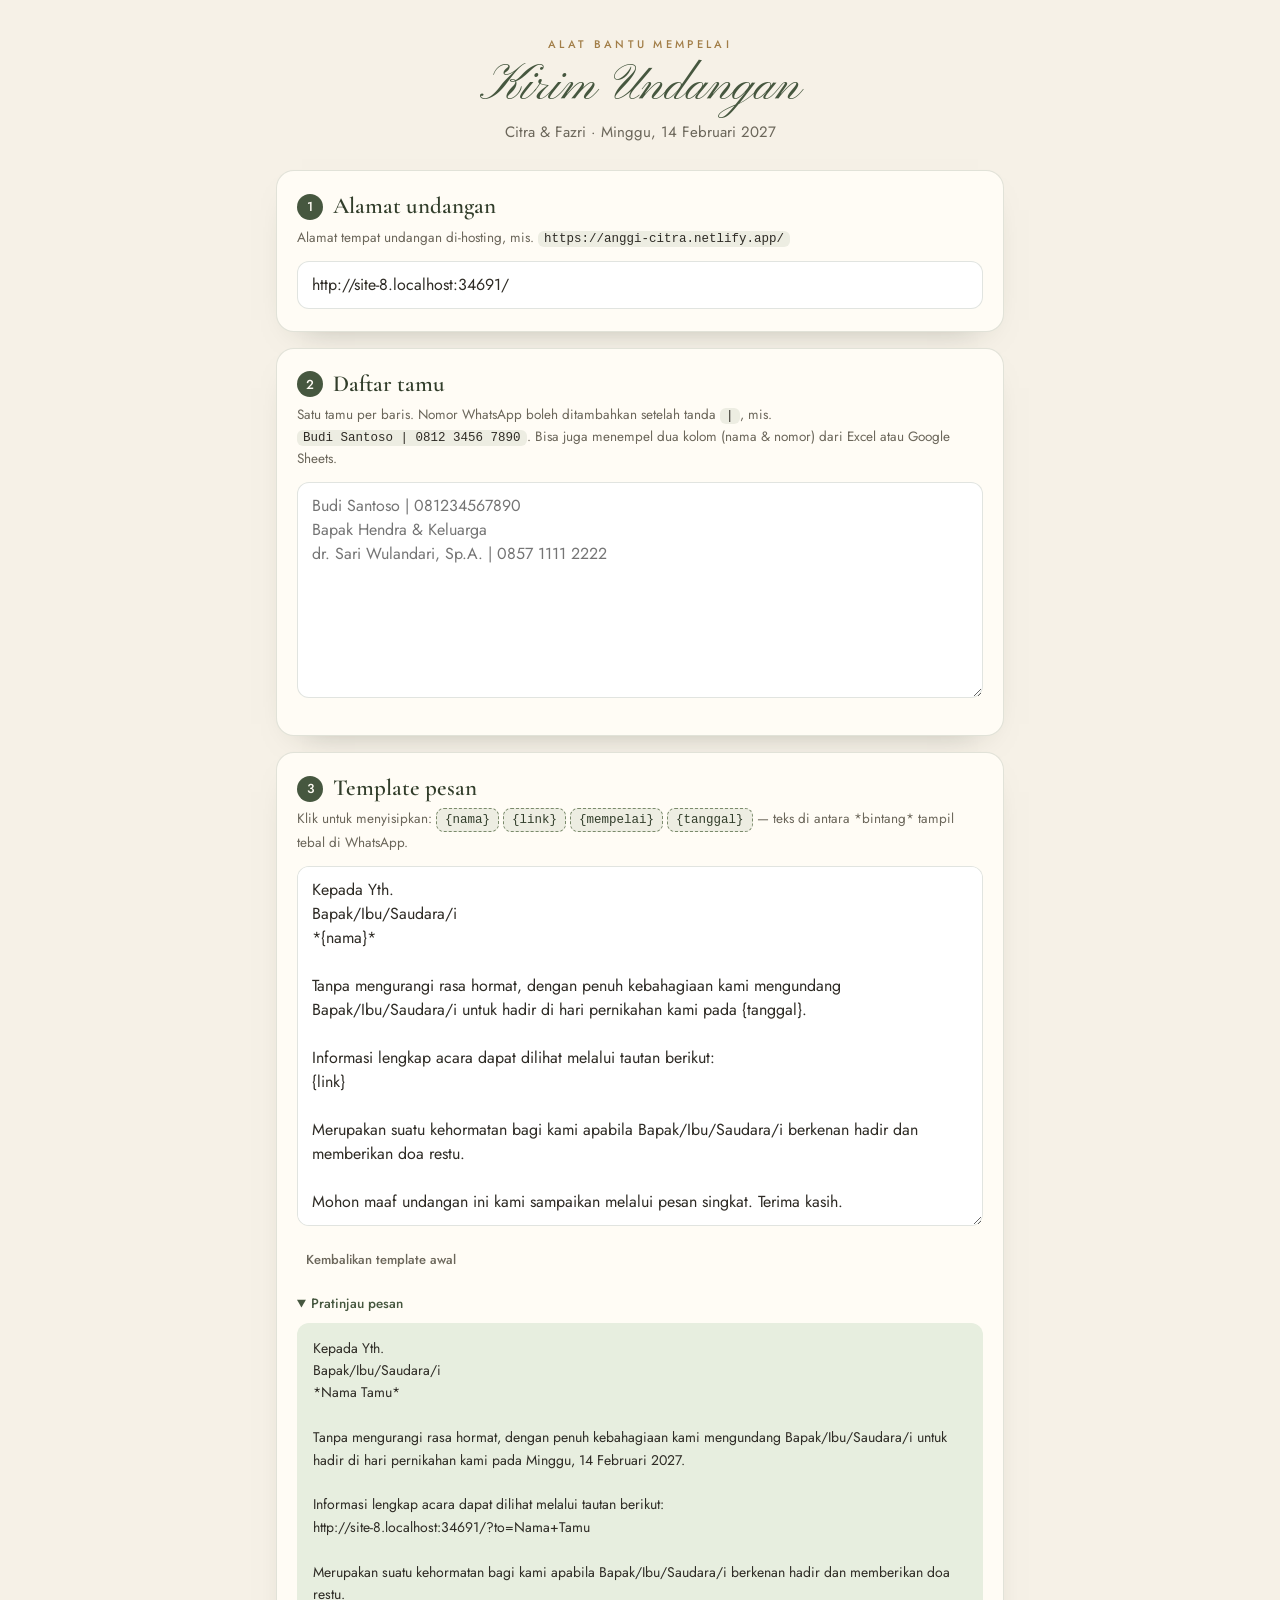
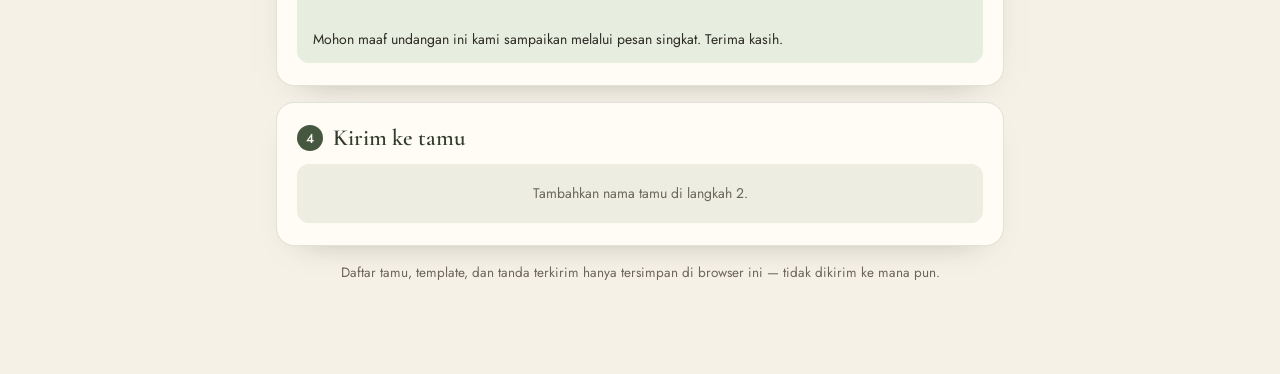
==== kirim.html @ 4b72217c "Undangan Citra & Fazri (tampilan Monokrom 3D)" ====
<!doctype html>
<html lang="id">
<head>
  <meta charset="utf-8">
  <meta name="viewport" content="width=device-width, initial-scale=1">
  <meta name="robots" content="noindex, nofollow">
  <title>Kirim Undangan</title>
  <link rel="preconnect" href="https://fonts.googleapis.com">
  <link rel="preconnect" href="https://fonts.gstatic.com" crossorigin>
  <link rel="stylesheet" href="https://fonts.googleapis.com/css2?family=Cormorant+Garamond:wght@500;600&family=Jost:wght@400;500&family=Pinyon+Script&display=swap">
  <style>
    :root {
      --bg: #F6F1E7;
      --paper: #FFFCF5;
      --tint: #EDEDE2;
      --ink: #2E2B25;
      --muted: #6B665A;
      --sage-900: #252E20;
      --sage-800: #323E2B;
      --sage-700: #46573F;
      --sage-500: #7A8A6B;
      --gold: #A27E48;
      --line: rgba(70, 87, 63, .16);
      --serif: "Cormorant Garamond", "Times New Roman", serif;
      --script: "Pinyon Script", cursive;
      --sans: "Jost", "Segoe UI", system-ui, sans-serif;
    }
    *, *::before, *::after { box-sizing: border-box; }
    [hidden] { display: none !important; }
    body { margin: 0; background: var(--bg); color: var(--ink); font: 400 15px/1.6 var(--sans); font-variant-numeric: lining-nums; }
    :focus-visible { outline: 2px solid var(--gold); outline-offset: 2px; }
    button, input, textarea { font: inherit; color: inherit; }

    .wrap { max-width: 760px; margin: 0 auto; padding: 36px 16px 80px; }
    .top { margin-bottom: 26px; text-align: center; }
    .eyebrow { margin: 0; font-size: 11px; font-weight: 500; letter-spacing: .3em; text-transform: uppercase; color: var(--gold); }
    h1 { margin: 2px 0 0; font-family: var(--script); font-weight: 400; font-size: 50px; line-height: 1.25; color: var(--sage-700); }
    .sub { margin: 2px 0 0; color: var(--muted); }

    .card { margin-bottom: 16px; padding: 22px 20px; background: var(--paper); border: 1px solid var(--line); border-radius: 18px; box-shadow: 0 14px 34px -26px rgba(37, 46, 32, .5); }
    .step { display: flex; align-items: center; gap: 10px; margin: 0 0 6px; font-family: var(--serif); font-size: 23px; font-weight: 600; line-height: 1.2; color: var(--sage-800); }
    .step__num { display: inline-grid; place-items: center; flex: none; width: 26px; height: 26px; border-radius: 50%; background: var(--sage-700); color: var(--paper); font: 500 13px/1 var(--sans); }
    .hint { margin: 0 0 12px; font-size: 13.5px; color: var(--muted); }
    .hint code { padding: 1px 6px; border-radius: 6px; background: var(--tint); font-size: 12.5px; color: var(--ink); white-space: nowrap; }
    .hint--after { margin: 8px 0 0; }

    .input { width: 100%; padding: 11px 14px; border: 1px solid var(--line); border-radius: 12px; background: #fff; font-size: 16px; line-height: 1.5; }
    .input:focus { outline: none; border-color: var(--sage-500); box-shadow: 0 0 0 3px rgba(122, 138, 107, .2); }
    textarea.input { min-height: 170px; resize: vertical; }
    .field-error { margin: 8px 0 0; font-size: 13px; color: #A3442F; }

    .btn { display: inline-flex; align-items: center; justify-content: center; gap: 6px; min-height: 38px; padding: 0 14px; border: 1px solid var(--line); border-radius: 999px; background: #fff; color: var(--sage-800); font-size: 13px; font-weight: 500; text-decoration: none; cursor: pointer; transition: background .2s, border-color .2s, color .2s; }
    .btn:hover { border-color: var(--sage-500); }
    .btn--primary { border-color: var(--sage-700); background: var(--sage-700); color: var(--paper); }
    .btn--primary:hover { background: var(--sage-800); }
    .btn--quiet { border-color: transparent; background: transparent; color: var(--muted); padding: 0 8px; }
    .btn--quiet:hover { color: var(--ink); border-color: transparent; }
    .row { display: flex; flex-wrap: wrap; align-items: center; gap: 8px; }

    .tag { padding: 1px 8px; border: 1px dashed var(--sage-500); border-radius: 8px; background: var(--tint); font-family: ui-monospace, Consolas, monospace; font-size: 12.5px; color: var(--sage-800); cursor: pointer; }
    .tag:hover { background: #fff; }

    details { margin-top: 14px; }
    summary { font-size: 13.5px; font-weight: 500; color: var(--sage-700); cursor: pointer; }
    .preview { margin-top: 8px; max-height: 340px; overflow: auto; padding: 14px 16px; border-radius: 12px; background: #E7EEDF; font-size: 14px; white-space: pre-wrap; overflow-wrap: anywhere; }

    .head { display: flex; flex-wrap: wrap; align-items: center; justify-content: space-between; gap: 10px; margin-bottom: 12px; }
    .head .step { margin: 0; }
    .progress { height: 8px; overflow: hidden; border-radius: 99px; background: var(--tint); }
    .progress__bar { width: 0; height: 100%; border-radius: inherit; background: var(--sage-700); transition: width .3s; }
    .progress-text { margin: 8px 0 14px; font-size: 13px; color: var(--muted); }
    .filters { display: inline-flex; padding: 3px; border-radius: 999px; background: var(--tint); }
    .filters button { padding: 6px 14px; border: 0; border-radius: 999px; background: transparent; font-size: 13px; color: var(--muted); cursor: pointer; }
    .filters button[aria-pressed="true"] { background: #fff; color: var(--sage-800); box-shadow: 0 1px 3px rgba(0, 0, 0, .08); }
    .empty { margin: 4px 0 0; padding: 18px; border-radius: 12px; background: var(--tint); font-size: 14px; text-align: center; color: var(--muted); }

    .guests { margin: 6px 0 0; padding: 0; list-style: none; }
    .guest { display: flex; gap: 12px; padding: 14px 0; border-top: 1px solid var(--line); }
    .guest__check { padding-top: 2px; }
    .guest__check input { width: 20px; height: 20px; margin: 0; accent-color: var(--sage-700); cursor: pointer; }
    .guest__main { flex: 1; min-width: 0; }
    .guest__name { display: flex; flex-wrap: wrap; align-items: baseline; gap: 2px 10px; margin: 0; }
    .guest__name strong { font-weight: 500; overflow-wrap: anywhere; }
    .guest__phone { font-size: 12.5px; color: var(--muted); }
    .guest__phone.is-warn { color: #A3442F; }
    .guest__link { display: block; margin: 2px 0 8px; font-size: 12.5px; color: var(--sage-700); overflow-wrap: anywhere; }
    .guest__actions { display: grid; grid-template-columns: 1fr 1fr; gap: 8px; }
    .guest__actions .btn--primary { grid-column: span 2; }
    @media (min-width: 560px) {
      .guest__actions { display: flex; flex-wrap: wrap; }
    }
    .guest.is-sent .guest__name strong { color: var(--muted); }
    .guest.is-sent .guest__name::after { content: "Terkirim"; padding: 0 8px; border-radius: 99px; background: #E1EAD7; font-size: 11px; line-height: 1.7; color: #3D5A2F; }

    .toast { position: fixed; left: 50%; bottom: 20px; z-index: 10; max-width: calc(100% - 32px); padding: 10px 18px; border-radius: 999px; background: var(--sage-900); color: var(--paper); font-size: 13px; text-align: center; opacity: 0; transform: translate(-50%, 10px); pointer-events: none; transition: opacity .25s, transform .25s; }
    .toast.is-show { opacity: 1; transform: translate(-50%, 0); }

    @media (prefers-reduced-motion: reduce) { * { transition: none !important; } }
  </style>
</head>
<body>
  <div class="wrap">
    <header class="top">
      <p class="eyebrow">Alat bantu mempelai</p>
      <h1>Kirim Undangan</h1>
      <p class="sub" id="coupleInfo"></p>
    </header>

    <section class="card">
      <h2 class="step"><span class="step__num">1</span>Alamat undangan</h2>
      <p class="hint">Alamat tempat undangan di-hosting, mis. <code>https://anggi-citra.netlify.app/</code></p>
      <input class="input" id="baseUrl" type="url" inputmode="url" autocomplete="off" spellcheck="false" placeholder="https://…">
      <p class="field-error" id="baseError" role="alert" hidden></p>
    </section>

    <section class="card">
      <h2 class="step"><span class="step__num">2</span>Daftar tamu</h2>
      <p class="hint">Satu tamu per baris. Nomor WhatsApp boleh ditambahkan setelah tanda <code>|</code>, mis. <code>Budi Santoso | 0812 3456 7890</code>. Bisa juga menempel dua kolom (nama &amp; nomor) dari Excel atau Google Sheets.</p>
      <textarea class="input" id="guests" rows="8" spellcheck="false" placeholder="Budi Santoso | 081234567890&#10;Bapak Hendra &amp; Keluarga&#10;dr. Sari Wulandari, Sp.A. | 0857 1111 2222"></textarea>
      <p class="hint hint--after" id="guestCount"></p>
    </section>

    <section class="card">
      <h2 class="step"><span class="step__num">3</span>Template pesan</h2>
      <p class="hint">
        Klik untuk menyisipkan:
        <button class="tag" type="button" data-insert="{nama}">{nama}</button>
        <button class="tag" type="button" data-insert="{link}">{link}</button>
        <button class="tag" type="button" data-insert="{mempelai}">{mempelai}</button>
        <button class="tag" type="button" data-insert="{tanggal}">{tanggal}</button>
        — teks di antara *bintang* tampil tebal di WhatsApp.
      </p>
      <textarea class="input" id="template" rows="14"></textarea>
      <div class="row" style="margin-top:8px">
        <button class="btn btn--quiet" type="button" id="resetTemplate">Kembalikan template awal</button>
      </div>
      <details open>
        <summary id="previewLabel">Pratinjau pesan</summary>
        <div class="preview" id="preview"></div>
      </details>
    </section>

    <section class="card">
      <div class="head">
        <h2 class="step"><span class="step__num">4</span>Kirim ke tamu</h2>
        <div class="row" id="tools">
          <button class="btn" type="button" id="copyAll">Salin semua link</button>
          <button class="btn" type="button" id="downloadCsv">Unduh CSV</button>
        </div>
      </div>
      <p class="empty" id="emptyState"></p>
      <div id="sendArea">
        <div class="progress"><div class="progress__bar" id="progressBar"></div></div>
        <p class="progress-text" id="progressText"></p>
        <div class="row" style="justify-content:space-between">
          <div class="filters" role="group" aria-label="Saring tamu">
            <button type="button" data-filter="all" aria-pressed="true">Semua</button>
            <button type="button" data-filter="todo" aria-pressed="false">Belum dikirim</button>
            <button type="button" data-filter="sent" aria-pressed="false">Terkirim</button>
          </div>
          <button class="btn btn--quiet" type="button" id="resetSent">Hapus semua tanda terkirim</button>
        </div>
        <ul class="guests" id="guestList"></ul>
      </div>
    </section>

    <p class="hint" style="text-align:center">Daftar tamu, template, dan tanda terkirim hanya tersimpan di browser ini — tidak dikirim ke mana pun.</p>
  </div>

  <div class="toast" id="toast" role="status" aria-live="polite"></div>

  <script src="js/config.js"></script>
  <script>
  (function () {
    'use strict';

    const C = window.UNDANGAN || {};
    const $ = sel => document.querySelector(sel);
    const STORE_KEY = 'undangan-kirim';

    const store = {
      get() { try { return JSON.parse(localStorage.getItem(STORE_KEY)) || {}; } catch (e) { return {}; } },
      set(patch) { try { localStorage.setItem(STORE_KEY, JSON.stringify(Object.assign(store.get(), patch))); } catch (e) { /* abaikan */ } }
    };

    /* ---------- Data dari config.js ---------- */
    const people = C.groom && C.bride ? (C.brideFirst ? [C.bride, C.groom] : [C.groom, C.bride]) : null;
    const couple = people ? people.map(p => p.nickname).join(' & ') : 'Kedua Mempelai';
    const firstEvent = (C.events || [])[0];
    const tanggal = firstEvent
      ? new Intl.DateTimeFormat('id-ID', {
          timeZone: C.timeZone || 'Asia/Jakarta', weekday: 'long', day: 'numeric', month: 'long', year: 'numeric'
        }).format(new Date(firstEvent.start))
      : '';

    const DEFAULT_TEMPLATE = [
      'Kepada Yth.',
      'Bapak/Ibu/Saudara/i',
      '*{nama}*',
      '',
      'Tanpa mengurangi rasa hormat, dengan penuh kebahagiaan kami mengundang Bapak/Ibu/Saudara/i untuk hadir di hari pernikahan kami pada {tanggal}.',
      '',
      'Informasi lengkap acara dapat dilihat melalui tautan berikut:',
      '{link}',
      '',
      'Merupakan suatu kehormatan bagi kami apabila Bapak/Ibu/Saudara/i berkenan hadir dan memberikan doa restu.',
      '',
      'Mohon maaf undangan ini kami sampaikan melalui pesan singkat. Terima kasih.',
      '',
      'Kami yang berbahagia,',
      '*{mempelai}*'
    ].join('\n');

    const els = {
      base: $('#baseUrl'), baseError: $('#baseError'),
      guests: $('#guests'), guestCount: $('#guestCount'),
      template: $('#template'), preview: $('#preview'), previewLabel: $('#previewLabel'),
      empty: $('#emptyState'), sendArea: $('#sendArea'), tools: $('#tools'),
      list: $('#guestList'), bar: $('#progressBar'), progress: $('#progressText')
    };

    let filter = 'all';
    let current = { base: null, guests: [] };
    const sent = new Set(store.get().sent || []);

    /* ---------- Helper ---------- */
    function h(tag, props, ...children) {
      const el = document.createElement(tag);
      Object.keys(props || {}).forEach(k => {
        const v = props[k];
        if (v == null || v === false) return;
        if (k === 'class') el.className = v;
        else if (k.slice(0, 2) === 'on') el.addEventListener(k.slice(2), v);
        else el.setAttribute(k, v);
      });
      children.forEach(c => { if (c != null && c !== '') el.append(c instanceof Node ? c : String(c)); });
      return el;
    }

    let toastTimer;
    function toast(msg) {
      const t = $('#toast');
      t.textContent = msg;
      t.classList.add('is-show');
      clearTimeout(toastTimer);
      toastTimer = setTimeout(() => t.classList.remove('is-show'), 2200);
    }

    async function copy(text, done) {
      let ok = false;
      try { await navigator.clipboard.writeText(text); ok = true; }
      catch (e) {
        const ta = h('textarea', { readonly: '', style: 'position:fixed;top:0;left:0;opacity:0' });
        ta.value = text;
        document.body.append(ta);
        ta.select();
        try { ok = document.execCommand('copy'); } catch (_) { /* abaikan */ }
        ta.remove();
      }
      toast(ok ? done : 'Gagal menyalin, silakan salin manual');
    }

    /* ---------- Olah input ---------- */
    function parseBase(value) {
      let v = value.trim();
      if (!v) return { url: null, error: '' };
      if (!/^https?:\/\//i.test(v)) v = 'https://' + v;
      try {
        const u = new URL(v);
        u.hash = '';
        u.searchParams.delete('to');
        return { url: u, error: '' };
      } catch (e) {
        return { url: null, error: 'Alamat tidak valid. Contoh: https://anggi-citra.netlify.app/' };
      }
    }

    /* '' = tanpa nomor, null = nomor tidak valid */
    function normalizePhone(raw) {
      let d = String(raw || '').replace(/\D/g, '');
      if (!d) return '';
      if (d.charAt(0) === '0') d = '62' + d.slice(1);
      else if (d.charAt(0) === '8') d = '62' + d;
      return d.length >= 10 && d.length <= 15 ? d : null;
    }

    function parseGuests(text) {
      return text.split(/\r?\n/).map(line => {
        const parts = line.split(/\t|\|/);
        return {
          name: (parts[0] || '').replace(/\s+/g, ' ').trim(),
          phone: normalizePhone(parts[1])
        };
      }).filter(g => g.name);
    }

    const keyOf = g => g.name.toLowerCase() + '|' + (g.phone || '');

    function guestLink(base, name) {
      const u = new URL(base.href);
      u.searchParams.set('to', name);
      return u.href;
    }

    function fillTemplate(tpl, name, link) {
      const values = { nama: name, link: link, mempelai: couple, tanggal: tanggal };
      return tpl.replace(/\{(nama|link|mempelai|tanggal)\}/g, (_, k) => values[k]);
    }

    const waLink = (phone, text) => 'https://wa.me/' + (phone || '') + '?text=' + encodeURIComponent(text);

    /* ---------- Tampilan ---------- */
    function updateProgress() {
      const total = current.guests.length;
      const done = current.guests.filter(g => sent.has(keyOf(g))).length;
      els.bar.style.width = total ? (done / total * 100) + '%' : '0';
      els.progress.textContent = done + ' dari ' + total + ' tamu sudah dikirimi undangan';
    }

    function setSent(g, value, li, check) {
      const k = keyOf(g);
      if (value) sent.add(k); else sent.delete(k);
      store.set({ sent: Array.from(sent) });
      li.classList.toggle('is-sent', value);
      check.checked = value;
      updateProgress();
      if (filter !== 'all') setTimeout(render, 700);
    }

    function guestRow(g) {
      const link = guestLink(current.base, g.name);
      const text = fillTemplate(els.template.value, g.name, link);
      const isSent = sent.has(keyOf(g));
      const check = h('input', { type: 'checkbox', 'aria-label': 'Tandai ' + g.name + ' sudah dikirim' });
      check.checked = isSent;
      const li = h('li', { class: 'guest' + (isSent ? ' is-sent' : '') });

      const phoneInfo = g.phone
        ? '+' + g.phone
        : g.phone === null ? 'Nomor tidak valid — pilih kontak manual' : 'Tanpa nomor — pilih kontak di WhatsApp';

      check.addEventListener('change', () => setSent(g, check.checked, li, check));
      li.append(
        h('label', { class: 'guest__check' }, check),
        h('div', { class: 'guest__main' },
          h('p', { class: 'guest__name' },
            h('strong', null, g.name),
            h('span', { class: 'guest__phone' + (g.phone === null ? ' is-warn' : '') }, phoneInfo)
          ),
          h('a', { class: 'guest__link', href: link, target: '_blank', rel: 'noopener' }, link),
          h('div', { class: 'guest__actions' },
            h('a', {
              class: 'btn btn--primary', href: waLink(g.phone, text), target: '_blank', rel: 'noopener',
              onclick: () => setTimeout(() => setSent(g, true, li, check), 0)
            }, 'Kirim WhatsApp'),
            h('button', { type: 'button', class: 'btn', onclick: () => copy(text, 'Pesan untuk ' + g.name + ' disalin') }, 'Salin pesan'),
            h('button', { type: 'button', class: 'btn', onclick: () => copy(link, 'Link disalin') }, 'Salin link')
          )
        )
      );
      return li;
    }

    function render() {
      const base = parseBase(els.base.value);
      els.baseError.textContent = base.error;
      els.baseError.hidden = !base.error;
      const guests = parseGuests(els.guests.value);
      current = { base: base.url, guests: guests };

      const withPhone = guests.filter(g => g.phone).length;
      const invalid = guests.filter(g => g.phone === null).length;
      els.guestCount.textContent = guests.length
        ? guests.length + ' tamu · ' + withPhone + ' dengan nomor WhatsApp' + (invalid ? ' · ' + invalid + ' nomor tidak valid' : '')
        : '';

      const sample = guests[0] ? guests[0].name : 'Nama Tamu';
      els.previewLabel.textContent = guests[0] ? 'Pratinjau pesan untuk ' + sample : 'Pratinjau pesan';
      els.preview.textContent = fillTemplate(els.template.value, sample, base.url ? guestLink(base.url, sample) : '(link undangan)');

      const notice = !base.url
        ? 'Isi alamat undangan di langkah 1 untuk membuat link.'
        : !guests.length ? 'Tambahkan nama tamu di langkah 2.' : '';
      els.empty.textContent = notice;
      els.empty.hidden = !notice;
      els.sendArea.hidden = !!notice;
      els.tools.hidden = !!notice;
      els.list.textContent = '';
      if (notice) return;

      updateProgress();
      guests.forEach(g => {
        const isSent = sent.has(keyOf(g));
        if ((filter === 'todo' && isSent) || (filter === 'sent' && !isSent)) return;
        els.list.append(guestRow(g));
      });
      if (!els.list.children.length) {
        els.list.append(h('li', { class: 'empty' },
          filter === 'sent' ? 'Belum ada tamu yang ditandai terkirim.' : 'Semua tamu sudah dikirimi undangan.'));
      }
    }

    /* ---------- Ekspor ---------- */
    function exportRows() {
      return current.guests.map(g => {
        const link = guestLink(current.base, g.name);
        return [g.name, g.phone || '', link, fillTemplate(els.template.value, g.name, link)];
      });
    }

    $('#copyAll').addEventListener('click', () => {
      const text = exportRows().map(r => r[0] + '\t' + r[2]).join('\n');
      copy(text, current.guests.length + ' link disalin — bisa ditempel ke Excel/Google Sheets');
    });

    $('#downloadCsv').addEventListener('click', () => {
      const cell = v => '"' + String(v).replace(/"/g, '""') + '"';
      const rows = [['Nama', 'WhatsApp', 'Link', 'Pesan']].concat(exportRows());
      const csv = '﻿' + rows.map(r => r.map(cell).join(',')).join('\r\n');
      const url = URL.createObjectURL(new Blob([csv], { type: 'text/csv;charset=utf-8' }));
      const a = h('a', { href: url, download: 'link-undangan.csv' });
      document.body.append(a);
      a.click();
      a.remove();
      setTimeout(() => URL.revokeObjectURL(url), 1000);
    });

    /* ---------- Event ---------- */
    let timer;
    function onEdit() {
      clearTimeout(timer);
      timer = setTimeout(() => {
        store.set({ base: els.base.value, guests: els.guests.value, template: els.template.value });
        render();
      }, 150);
    }
    [els.base, els.guests, els.template].forEach(el => el.addEventListener('input', onEdit));

    document.querySelectorAll('[data-insert]').forEach(btn => {
      btn.addEventListener('click', () => {
        const ta = els.template;
        ta.focus();
        ta.setRangeText(btn.dataset.insert, ta.selectionStart, ta.selectionEnd, 'end');
        onEdit();
      });
    });

    $('#resetTemplate').addEventListener('click', () => {
      els.template.value = DEFAULT_TEMPLATE;
      onEdit();
    });

    document.querySelectorAll('[data-filter]').forEach(btn => {
      btn.addEventListener('click', () => {
        filter = btn.dataset.filter;
        document.querySelectorAll('[data-filter]').forEach(b => b.setAttribute('aria-pressed', String(b === btn)));
        render();
      });
    });

    $('#resetSent').addEventListener('click', () => {
      if (!sent.size || !window.confirm('Hapus semua tanda "terkirim"?')) return;
      sent.clear();
      store.set({ sent: [] });
      render();
    });

    /* ---------- Mulai ---------- */
    const saved = store.get();
    const hosted = /^https?:$/.test(location.protocol) ? new URL('./', location.href).href : '';
    els.base.value = saved.base != null ? saved.base : hosted;
    els.guests.value = saved.guests || '';
    els.template.value = saved.template || DEFAULT_TEMPLATE;
    $('#coupleInfo').textContent = couple + (tanggal ? ' · ' + tanggal : '');
    render();
  })();
  </script>
</body>
</html>
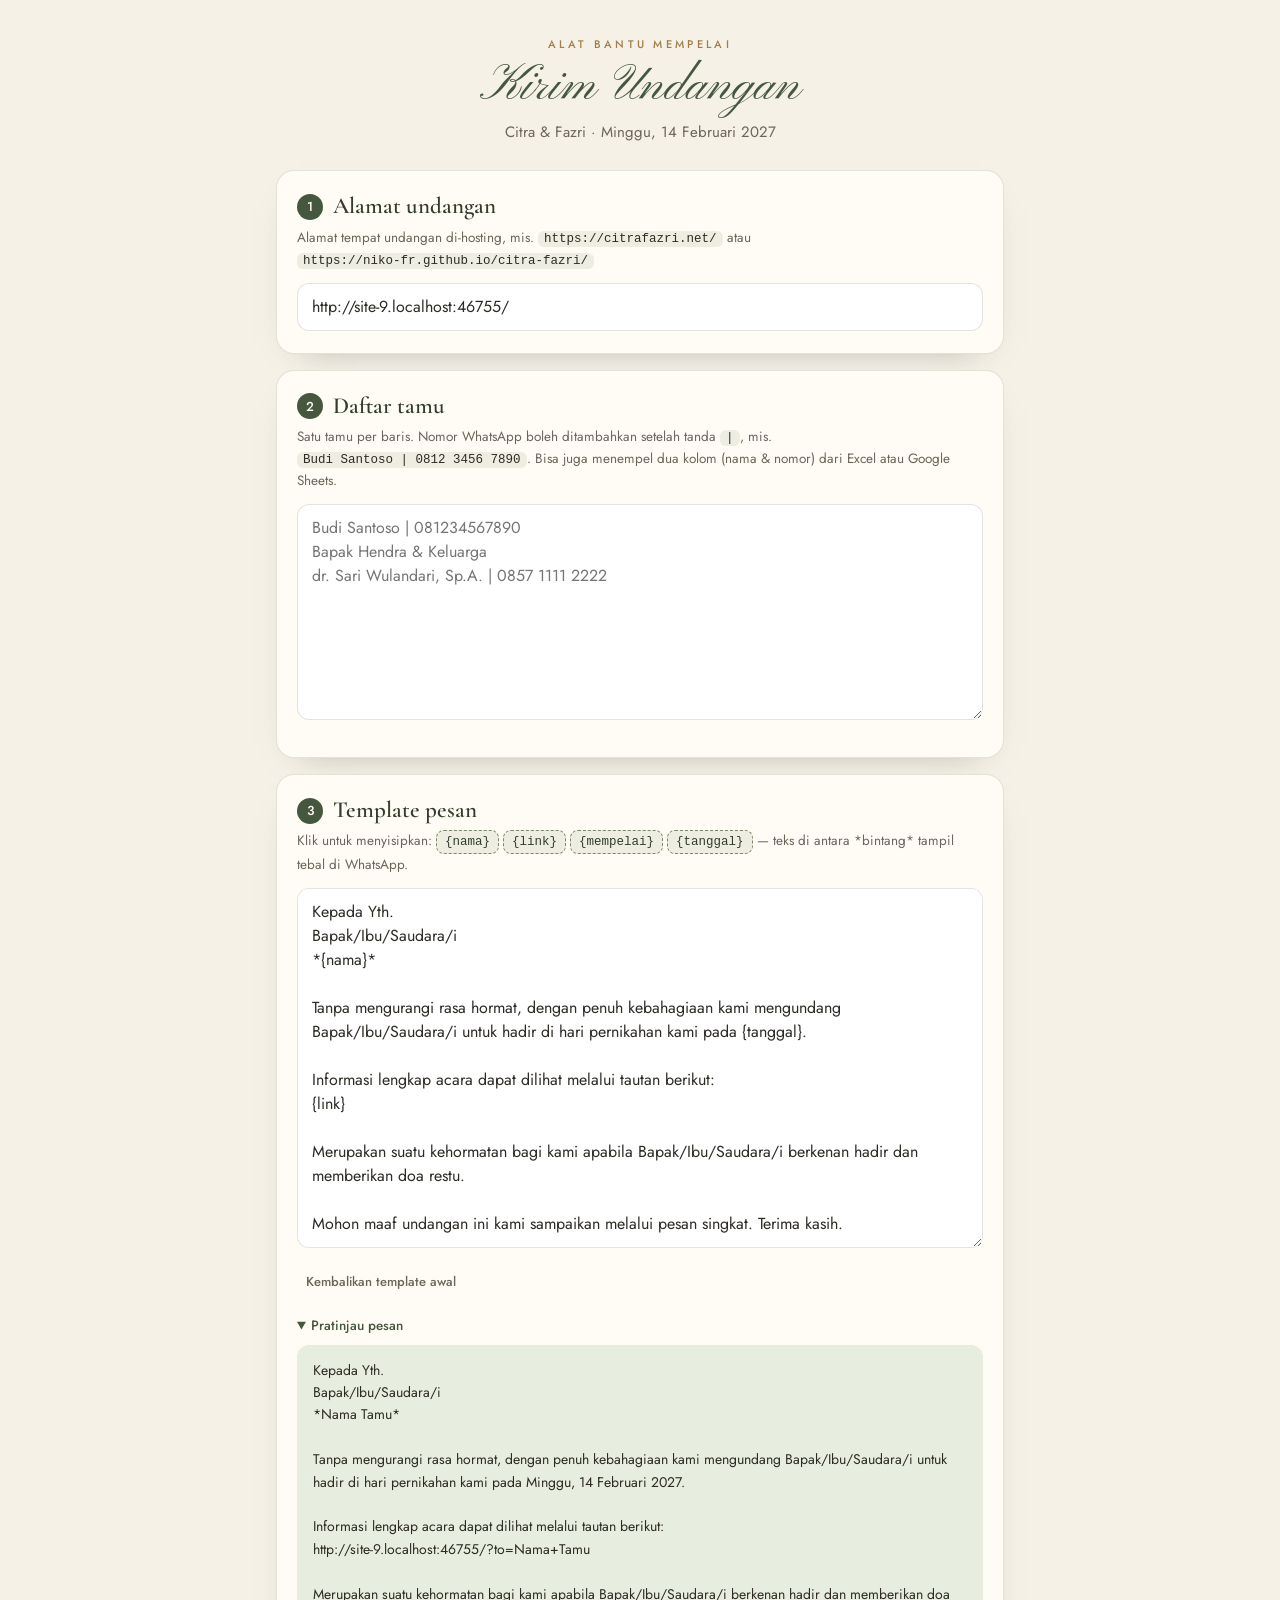
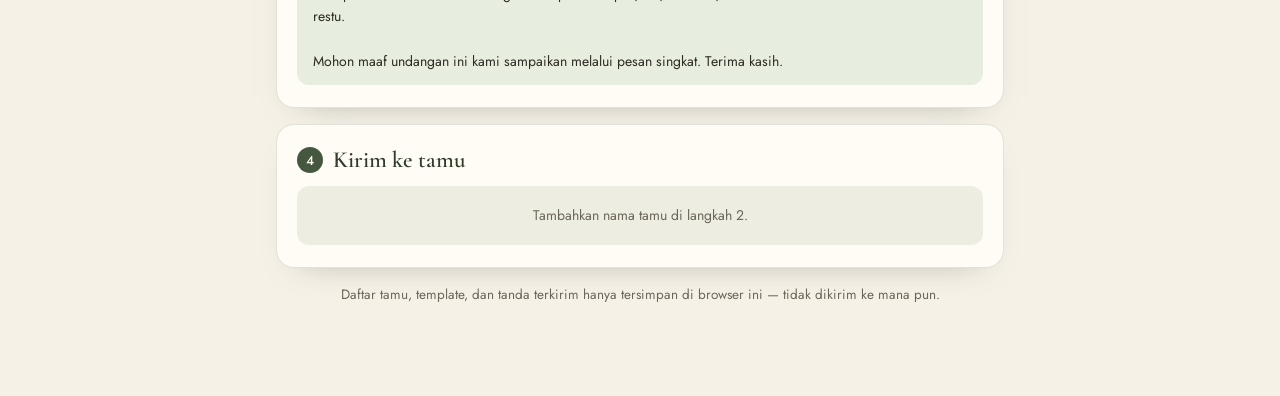
==== commit 599a2540: "Contoh alamat di kirim.html memakai alamat undangan Citra & Fazri" ====
--- a/kirim.html
+++ b/kirim.html
@@ -108,7 +108,7 @@
 
     <section class="card">
       <h2 class="step"><span class="step__num">1</span>Alamat undangan</h2>
-      <p class="hint">Alamat tempat undangan di-hosting, mis. <code>https://anggi-citra.netlify.app/</code></p>
+      <p class="hint">Alamat tempat undangan di-hosting, mis. <code>https://citrafazri.net/</code> atau <code>https://niko-fr.github.io/citra-fazri/</code></p>
       <input class="input" id="baseUrl" type="url" inputmode="url" autocomplete="off" spellcheck="false" placeholder="https://…">
       <p class="field-error" id="baseError" role="alert" hidden></p>
     </section>
@@ -271,7 +271,7 @@
         u.searchParams.delete('to');
         return { url: u, error: '' };
       } catch (e) {
-        return { url: null, error: 'Alamat tidak valid. Contoh: https://anggi-citra.netlify.app/' };
+        return { url: null, error: 'Alamat tidak valid. Contoh: https://citrafazri.net/' };
       }
     }
 
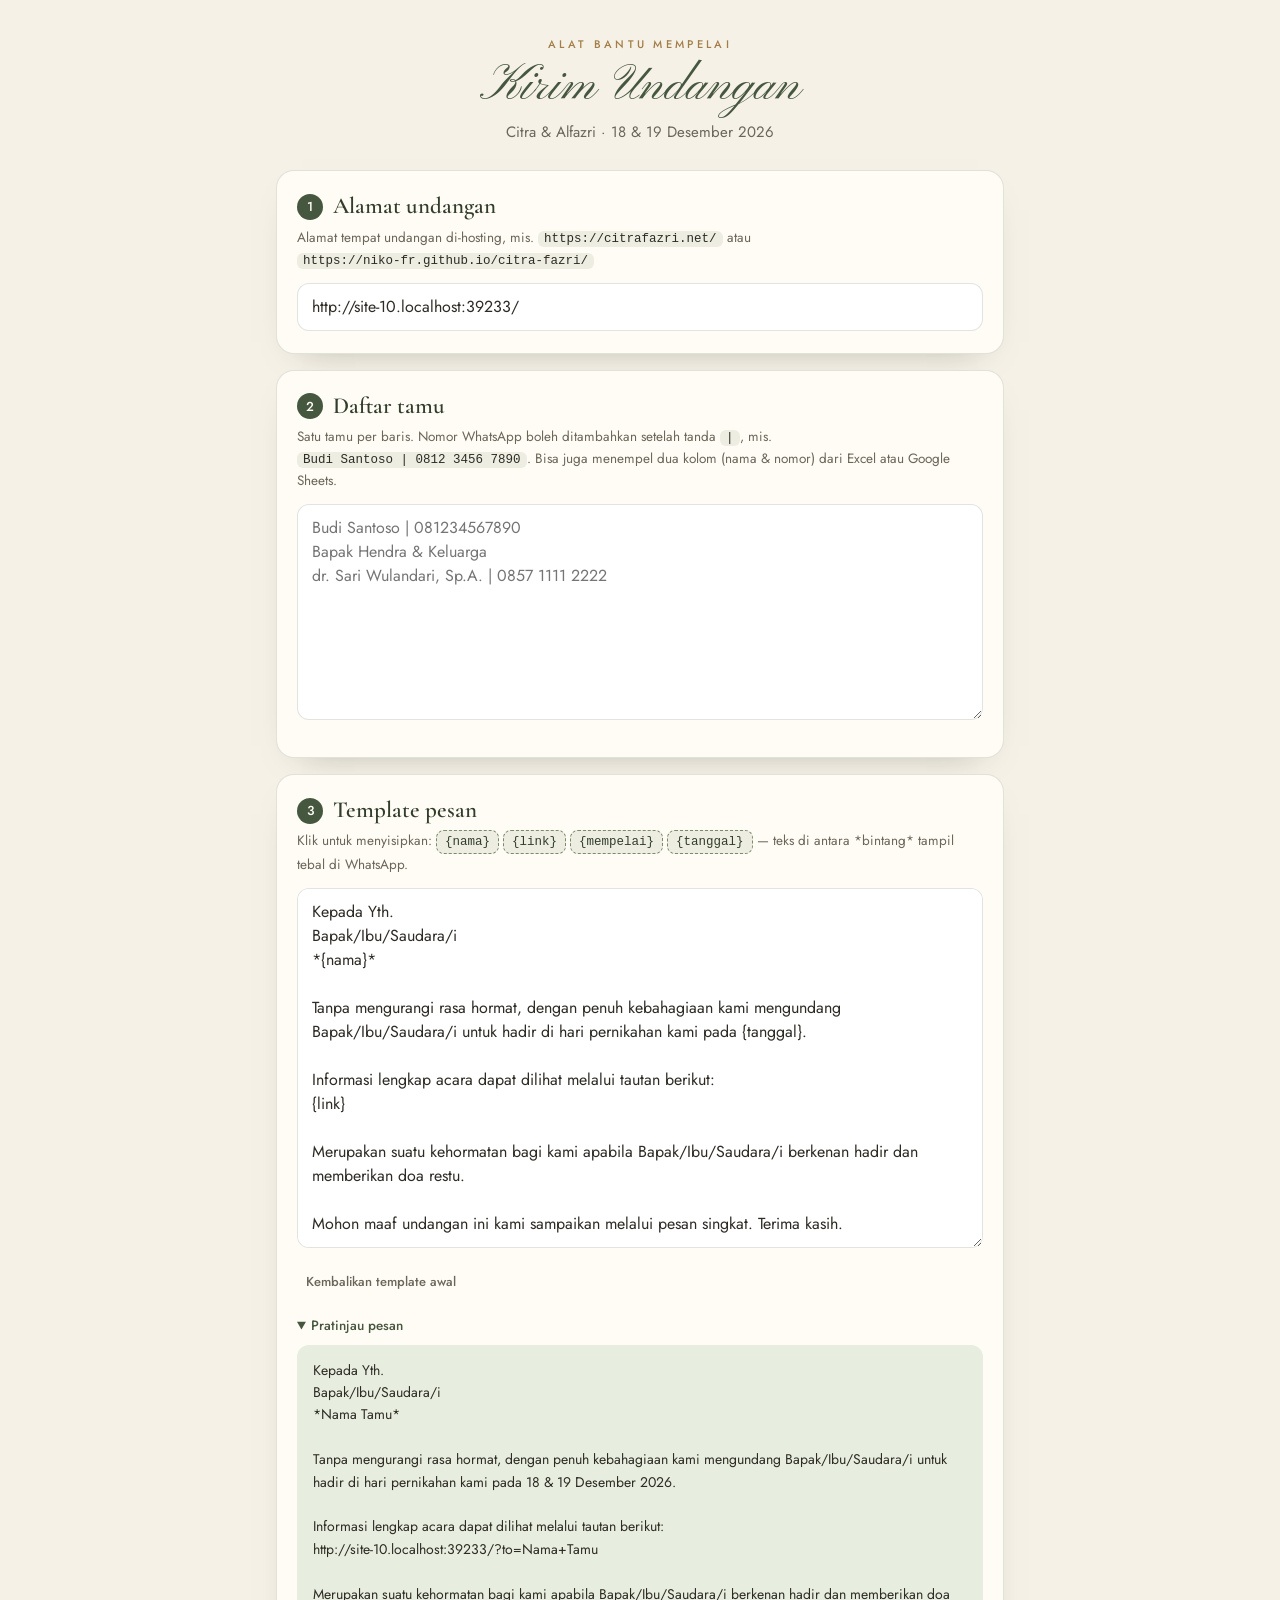
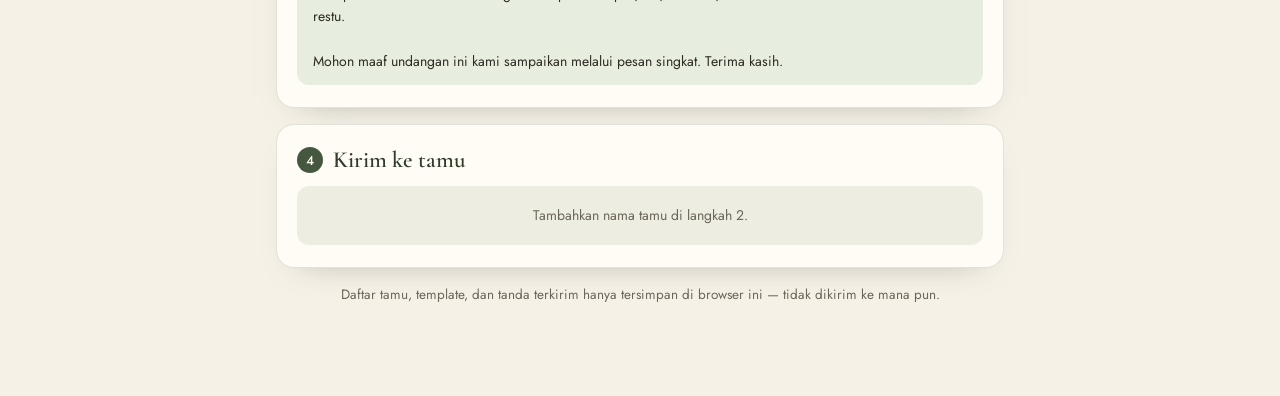
==== commit 34b4be33: "Data acara & mempelai asli: akad 18 Des (KUA Pondok Aren), resepsi 19 Des (Kampung Kari 88) - Nama l" ====
--- a/kirim.html
+++ b/kirim.html
@@ -186,12 +186,23 @@
     /* ---------- Data dari config.js ---------- */
     const people = C.groom && C.bride ? (C.brideFirst ? [C.bride, C.groom] : [C.groom, C.bride]) : null;
     const couple = people ? people.map(p => p.nickname).join(' & ') : 'Kedua Mempelai';
-    const firstEvent = (C.events || [])[0];
-    const tanggal = firstEvent
-      ? new Intl.DateTimeFormat('id-ID', {
-          timeZone: C.timeZone || 'Asia/Jakarta', weekday: 'long', day: 'numeric', month: 'long', year: 'numeric'
-        }).format(new Date(firstEvent.start))
-      : '';
+    /* {tanggal}: satu hari → "Sabtu, 19 Desember 2026"; beberapa hari di bulan yang sama →
+       "18 & 19 Desember 2026"; selain itu → "31 Desember 2026 & 1 Januari 2027" */
+    const tanggal = (function () {
+      const evs = C.events || [];
+      if (!evs.length) return '';
+      const fmt = opts => iso => new Intl.DateTimeFormat('id-ID', Object.assign({ timeZone: C.timeZone || 'Asia/Jakarta' }, opts)).format(new Date(iso));
+      const full = fmt({ weekday: 'long', day: 'numeric', month: 'long', year: 'numeric' });
+      const day = fmt({ day: 'numeric' });
+      const monthYear = fmt({ month: 'long', year: 'numeric' });
+      const dayMonthYear = fmt({ day: 'numeric', month: 'long', year: 'numeric' });
+      const uniq = list => list.filter((v, i) => list.indexOf(v) === i);
+      const dates = uniq(evs.map(ev => dayMonthYear(ev.start)));
+      if (dates.length === 1) return full(evs[0].start);
+      const months = uniq(evs.map(ev => monthYear(ev.start)));
+      if (months.length === 1) return uniq(evs.map(ev => day(ev.start))).join(' & ') + ' ' + months[0];
+      return dates.join(' & ');
+    })();
 
     const DEFAULT_TEMPLATE = [
       'Kepada Yth.',
